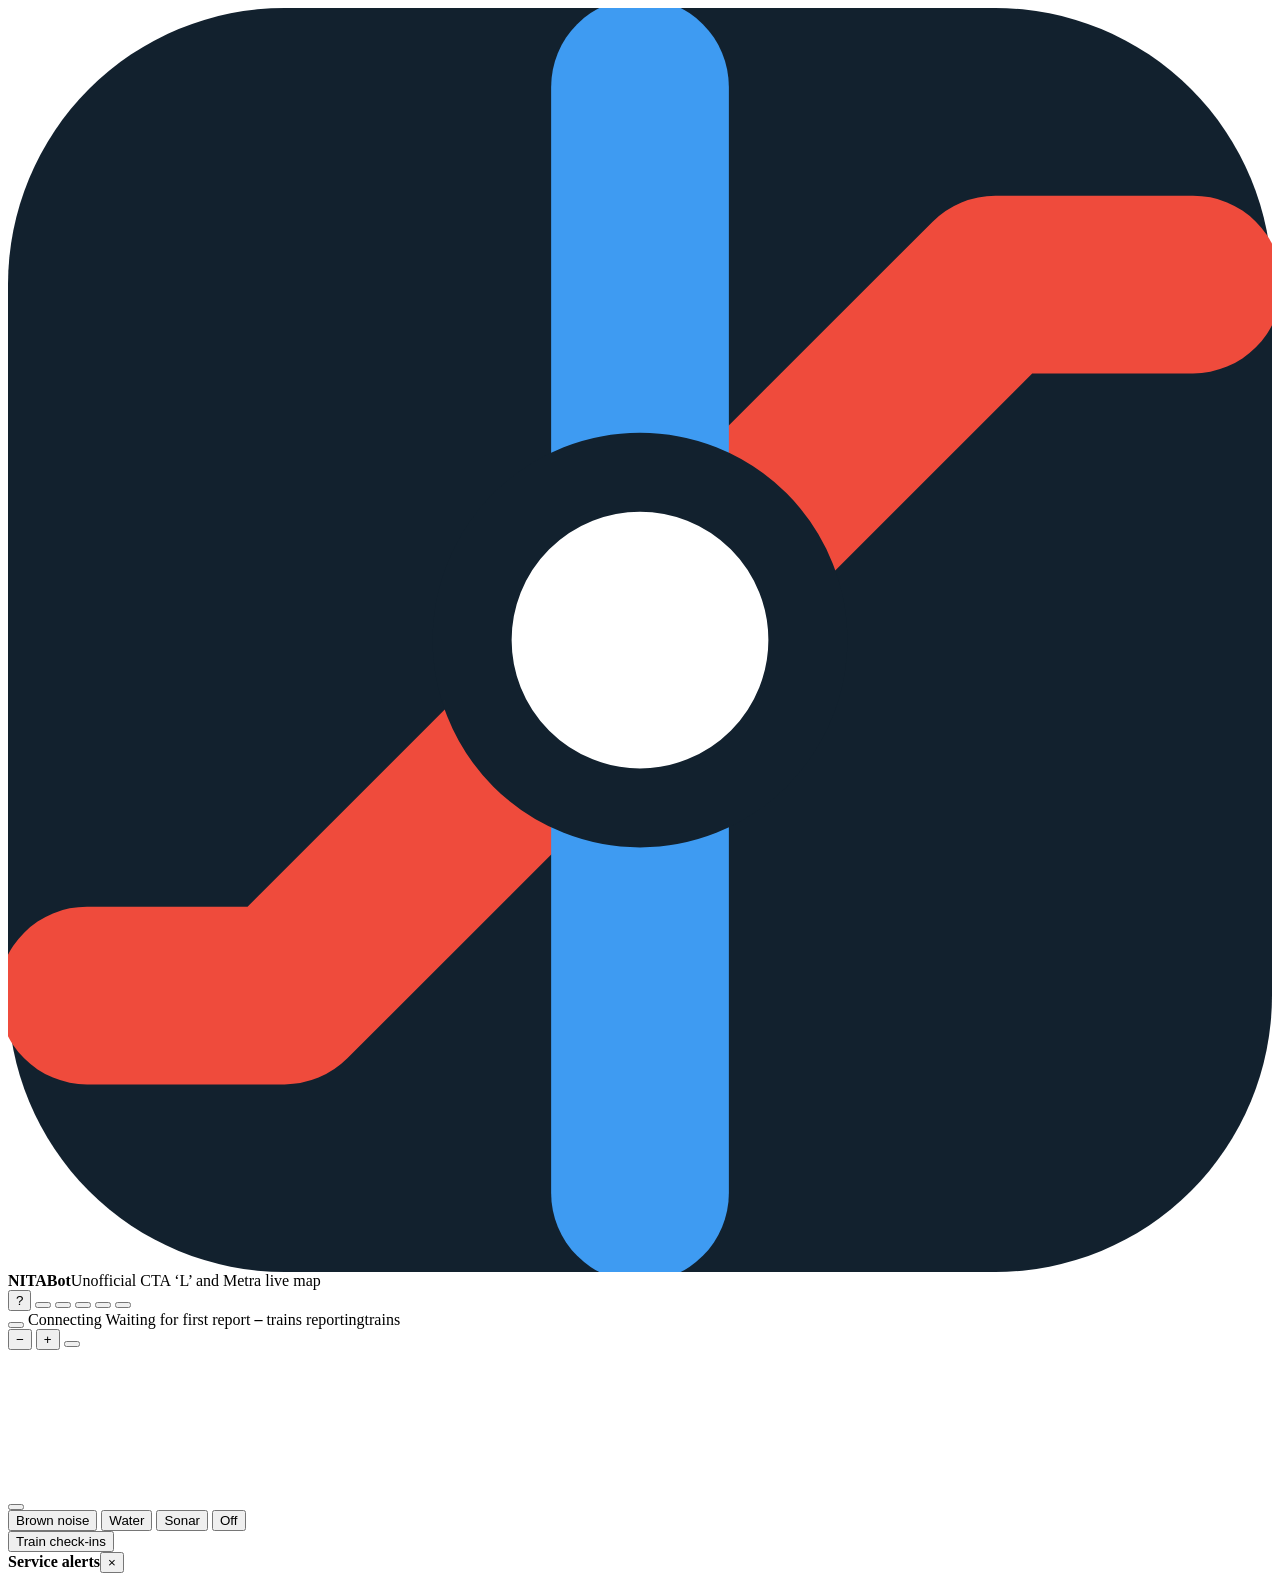
==== src/shell/body.html @ ce038ed7 "Wayfinding redesign: transfers, state lines, welcome guide, favicon, disclaimer One visual system: s" ====
</style>
</head>
<body>

<div class="top">
  <div class="mark"><svg class="logo" viewBox="0 0 64 64" aria-hidden="true"><rect width="64" height="64" rx="14" fill="#12212E"/><path d="M4 50H14L50 14H60" fill="none" stroke="#EF4B3C" stroke-width="9" stroke-linecap="round" stroke-linejoin="round"/><path d="M32 4V60" fill="none" stroke="#3E9BF2" stroke-width="9" stroke-linecap="round"/><circle cx="32" cy="32" r="8.5" fill="#fff" stroke="#12212E" stroke-width="4"/></svg><b>NITABot</b><span>Unofficial CTA &lsquo;L&rsquo; and Metra live map</span>
    <div class="tools">
      <button id="helpBtn" class="ibtn" aria-label="Help: open the welcome guide" title="Help and about (?)" aria-controls="intro">?</button>
      <button id="snd" class="ibtn snd" aria-pressed="true" aria-label="Sound" aria-haspopup="menu" aria-expanded="false" aria-controls="sndmenu" title="Sound (M mutes)"><svg viewBox="0 0 20 20" aria-hidden="true"><path class="sp" d="M3 7.6h3.1L10.4 4v12l-4.3-3.6H3z"/><path class="w1" d="M13.2 7.6c.9.6 1.4 1.4 1.4 2.4s-.5 1.8-1.4 2.4"/><path class="w2" d="M15.5 5.2c1.7 1.2 2.6 2.9 2.6 4.8s-.9 3.6-2.6 4.8"/><path class="x" d="M13.2 7.8l4.6 4.4M17.8 7.8l-4.6 4.4"/></svg></button>
      <button id="styleBtn" class="ibtn" aria-pressed="false" aria-label="Show trains as cute little trains" title="Cute trains (C)"><svg viewBox="0 0 20 20" aria-hidden="true"><path d="M3.5 12.5V8a3 3 0 0 1 3-3h7a3 3 0 0 1 3 3v4.5z"/><path d="M6 8h2.2M11.8 8H14"/><circle cx="6.5" cy="14.6" r="1.4"/><circle cx="13.5" cy="14.6" r="1.4"/></svg></button>
      <button id="satBtn" class="ibtn" aria-pressed="false" aria-label="Switch to the satellite map" title="Satellite map (S)"><svg viewBox="0 0 20 20" aria-hidden="true"><circle cx="10" cy="10" r="6.6"/><path d="M3.4 10h13.2M10 3.4c2 2 2.9 4.2 2.9 6.6s-.9 4.6-2.9 6.6M10 3.4c-2 2-2.9 4.2-2.9 6.6s.9 4.6 2.9 6.6"/></svg></button>
      <button id="theme" class="ibtn theme" aria-label="Switch to light mode" title="Switch to light mode (T)"><svg viewBox="0 0 20 20" aria-hidden="true"><g class="sun"><circle cx="10" cy="10" r="3.4"/><path d="M10 2.6v1.8M10 15.6v1.8M2.6 10h1.8M15.6 10h1.8M4.8 4.8l1.3 1.3M13.9 13.9l1.3 1.3M4.8 15.2l1.3-1.3M13.9 6.1l1.3-1.3"/></g><path class="moon" d="M15.6 12.4A6.2 6.2 0 0 1 7.6 4.4a6.2 6.2 0 1 0 8 8z"/></svg></button>
      <button id="favBtn" class="ibtn" aria-label="Show your stations" title="Your stations"><svg viewBox="0 0 20 20" aria-hidden="true"><path d="M10 2.2l2.35 4.95 5.4.68-3.97 3.72 1.03 5.36L10 14.3l-4.81 2.6 1.03-5.35L2.25 7.83l5.4-.68z"/></svg></button>
    </div></div>
  <div id="mood" aria-live="off"><span class="mt"></span></div>
  <div class="ops">
    <button class="abtn" id="abtn" aria-expanded="false" aria-controls="apanel" title="CTA and Metra service alerts"><svg viewBox="0 0 16 16" aria-hidden="true"><path class="ico" d="M8 1.8 L15 14 H1 Z M8 6.2 V9.6 M8 11.6 V11.7"/></svg><span id="acount"></span><span class="aw" id="aword"></span></button>
    <span class="state" id="state"><i></i><span id="stateText">Connecting</span></span>
    <span id="mhealth" class="mh" role="status" tabindex="0" hidden><i></i><span>Metra</span></span>
    <span id="updated">Waiting for first report</span>
    <span><b id="count">–</b> <span class="cnt-word">trains reporting</span><span class="short">trains</span></span>
    <span class="clock" id="clock"></span>
  </div>
</div>

<div class="console" id="console" role="group" aria-label="Focus a line">
  <span class="focusnote" id="focusnote"></span>
</div>
<div class="zoom">
  <button id="zout" title="Zoom out (−)" aria-label="Zoom out">−</button>
  <button id="zin" title="Zoom in (+)" aria-label="Zoom in">+</button>
  <button id="fit" class="fit" title="Back to Chicago (0)" aria-label="Back to Chicago"><svg viewBox="0 0 16 16" aria-hidden="true"><path d="M2.5 6V2.5H6M10 2.5h3.5V6M13.5 10v3.5H10M6 13.5H2.5V10"/></svg></button>
</div>

<div id="stage">
  <svg id="map" role="group" aria-label="Map of the CTA L and Metra with live train positions"></svg>
  <svg id="labels" aria-hidden="true"></svg>
</div>
<div id="horizon"></div>
<div id="satcred" hidden>Imagery: USDA, USGS The National Map</div>
<div id="card" class="pnl" role="dialog" aria-label="Train details"></div>
<div id="spop" class="pnl" role="dialog" aria-label="Station"></div>
<section id="board" aria-label="Your stations"></section>
<button id="fstrip" aria-label="Open your stations"></button>
<div id="sndmenu" class="pnl" role="menu" aria-label="Sound">
  <button role="menuitemradio" data-m="brown" aria-checked="false"><span class="ck" aria-hidden="true"></span><span>Brown noise</span></button>
  <button role="menuitemradio" data-m="water" aria-checked="false"><span class="ck" aria-hidden="true"></span><span>Water</span></button>
  <button role="menuitemradio" data-m="sonar" aria-checked="false"><span class="ck" aria-hidden="true"></span><span>Sonar</span></button>
  <button role="menuitemradio" data-m="off" aria-checked="false"><span class="ck" aria-hidden="true"></span><span>Off</span></button>
  <div class="sep" role="separator"></div>
  <button role="menuitemcheckbox" id="ciTog" aria-checked="true" title="A voice checks in on each train of the moment"><span class="ck" aria-hidden="true"></span><span>Train check-ins</span></button>
</div>
<div id="apanel" class="pnl" role="dialog" aria-label="Service alerts"><div class="ahd"><b>Service alerts</b><span id="ascope"></span><button id="aclose" aria-label="Close alerts">×</button></div><div id="afilt"></div><div class="alist" id="alist"></div></div>
<div id="notice" class="pnl" role="status"></div>
<div id="mbanner" role="alert" hidden></div>
<div id="tip"></div>
<div id="introVeil"></div>
<div id="intro" role="dialog" aria-modal="true" aria-labelledby="introTitle" aria-describedby="introLede" hidden>
  <button class="x" aria-label="Close the welcome guide">×</button>
  <div class="kick"><i></i>Live map</div>
  <h2 id="introTitle">Every CTA &lsquo;L&rsquo; and Metra train, on one map</h2>
  <p class="lede" id="introLede">Each arrow is a real train, drawn where it last reported. Leave it running like a fish tank, or dig in.</p>
  <ol class="steps">
    <li><span class="n">1</span><span><b>Drag to move, scroll or pinch to zoom.</b> Zoom out for the suburbs and every Metra line.</span></li>
    <li><span class="n">2</span><span><b>Tap a train</b> to see where it&rsquo;s headed, then <b>Follow</b> to ride along.</span></li>
    <li><span class="n">3</span><span><b>Tap a station</b> for its next trains. <b>☆</b> pins it to your board.</span></li>
    <li><span class="n">4</span><span><b>Alerts</b> (top right) has CTA and Metra service notices. The <b>line bar</b> (bottom) shows one line at a time.</span></li>
  </ol>
  <div class="key" aria-label="Map key">
    <span><svg viewBox="0 0 22 14" aria-hidden="true"><path d="M1 7h20" stroke="#C60C30" stroke-width="4"/><circle cx="11" cy="7" r="3.4" fill="var(--stnfill)" stroke="#C60C30" stroke-width="1.6"/></svg>Station</span>
    <span><svg viewBox="0 0 22 14" aria-hidden="true"><path d="M1 4h20" stroke="#C60C30" stroke-width="3.4"/><path d="M1 10h20" stroke="#00A1DE" stroke-width="3.4"/><rect x="7" y="1.2" width="8" height="11.6" rx="4" fill="var(--stnfill)" stroke="var(--ink)" stroke-width="1.8"/></svg>Transfer</span>
    <span><svg viewBox="0 0 22 14" aria-hidden="true"><path d="M1 7h20" stroke="var(--metra-sample)" stroke-width="4.4"/><path d="M1 7h20" stroke="var(--city)" stroke-width="1.4"/></svg>Metra line</span>
    <span><svg viewBox="0 0 22 14" aria-hidden="true"><path d="M17 7L5 12.5 7.5 7 5 1.5Z" fill="#C60C30" stroke="var(--bg)" stroke-width="1.3"/></svg>Live train</span>
    <span><svg viewBox="0 0 22 14" aria-hidden="true"><path d="M17 7L5 12.5 7.5 7 5 1.5Z" fill="#6B7E8F" stroke="var(--bg)" stroke-width="1.3" opacity=".7"/></svg>Out of date</span>
  </div>
  <p class="extras">By the title: sound, cute trains, satellite, light or dark. Leave it alone for a couple of minutes and it rides along with a train.</p>
  <p class="about">NITABot is an unofficial personal project made for fun and is not affiliated with NITA. It isn&rsquo;t affiliated with the CTA or Metra either: train positions and times come from CTA&rsquo;s public Train Tracker data and Metra&rsquo;s public GTFS feeds.</p>
  <div class="foot">
    <button class="go">Start exploring</button>
    <span class="hint">Open this again any time with <b>?</b> by the title.</span>
  </div>
</div>
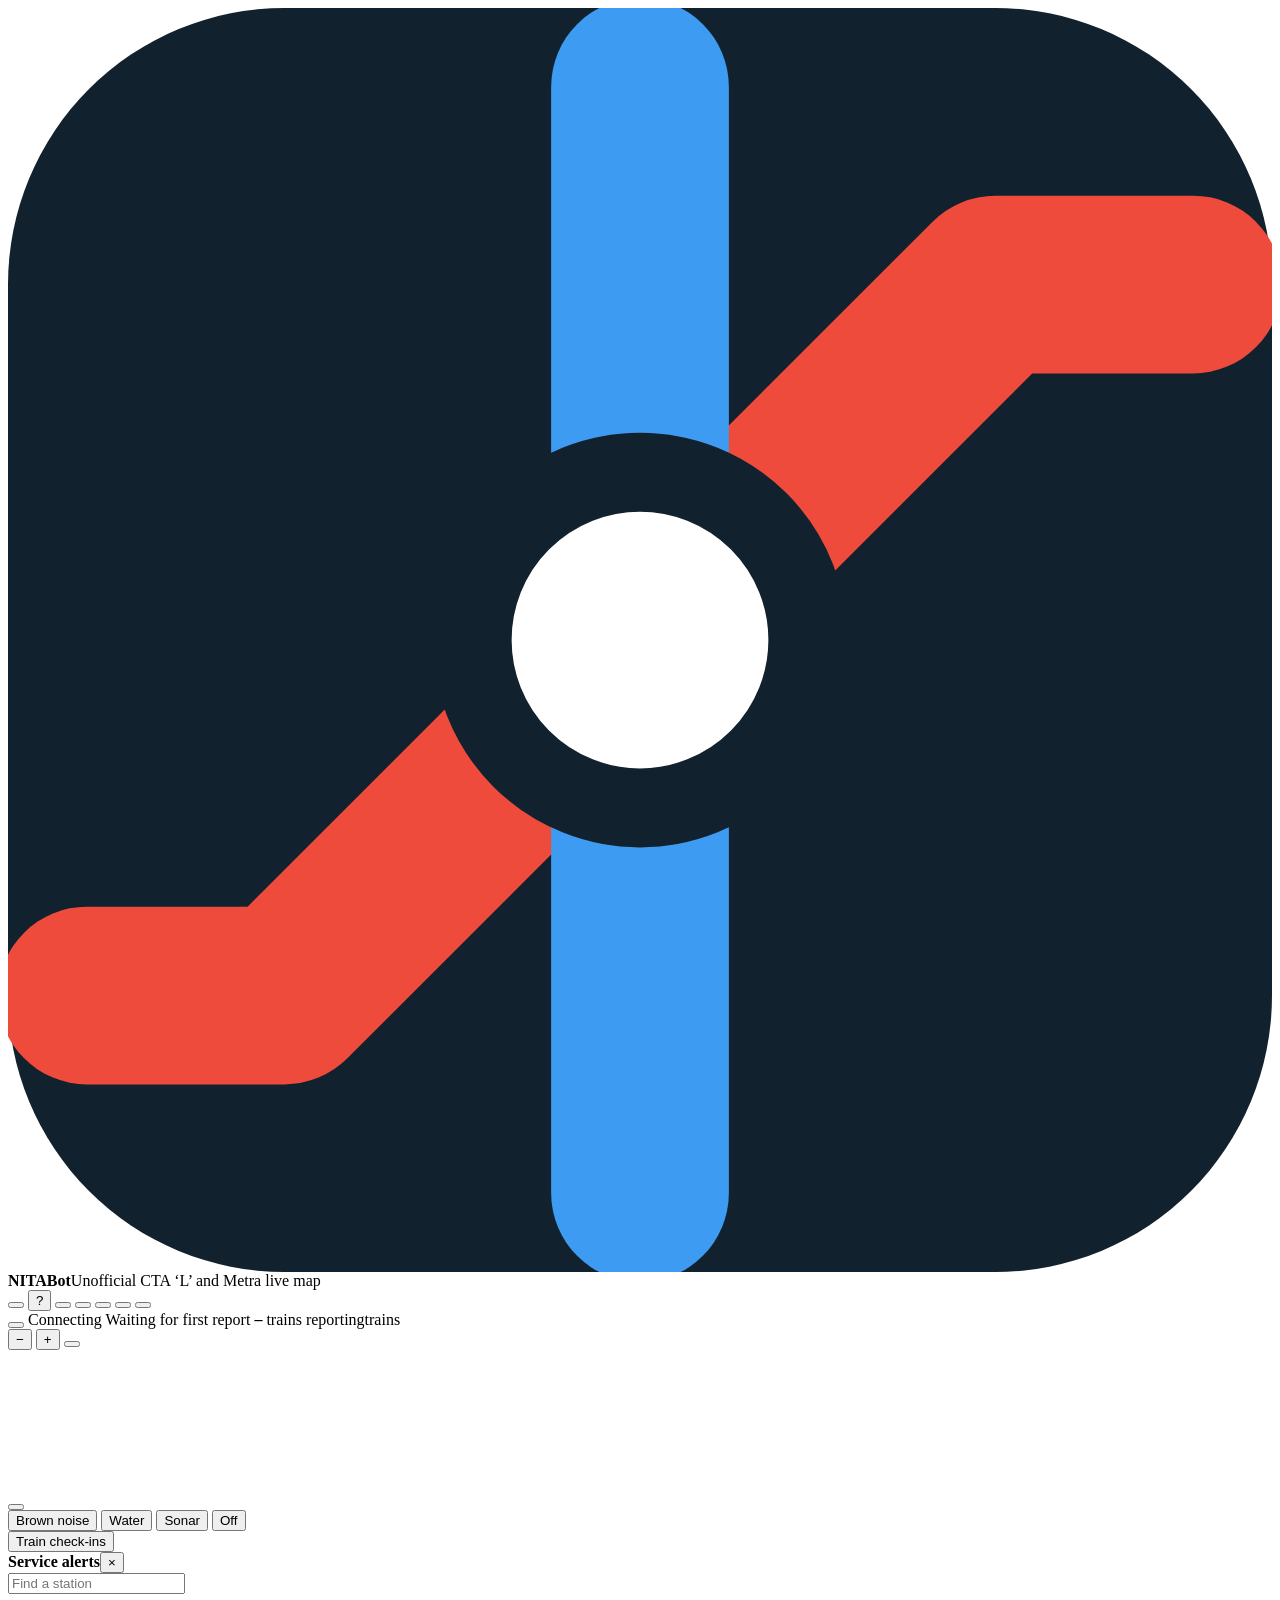
==== commit 53acba5d: "Critique fixes: data-as-of stamp, ambient mode, search, keyboard, contrast - Always-visible "Data as" ====
--- a/src/shell/body.html
+++ b/src/shell/body.html
@@ -5,6 +5,7 @@
 <div class="top">
   <div class="mark"><svg class="logo" viewBox="0 0 64 64" aria-hidden="true"><rect width="64" height="64" rx="14" fill="#12212E"/><path d="M4 50H14L50 14H60" fill="none" stroke="#EF4B3C" stroke-width="9" stroke-linecap="round" stroke-linejoin="round"/><path d="M32 4V60" fill="none" stroke="#3E9BF2" stroke-width="9" stroke-linecap="round"/><circle cx="32" cy="32" r="8.5" fill="#fff" stroke="#12212E" stroke-width="4"/></svg><b>NITABot</b><span>Unofficial CTA &lsquo;L&rsquo; and Metra live map</span>
     <div class="tools">
+      <button id="searchBtn" class="ibtn" aria-label="Find a station" title="Find a station (/)" aria-haspopup="dialog" aria-expanded="false" aria-controls="search"><svg viewBox="0 0 20 20" aria-hidden="true"><circle cx="8.6" cy="8.6" r="5.2"/><path d="M12.5 12.5l4.6 4.6"/></svg></button>
       <button id="helpBtn" class="ibtn" aria-label="Help: open the welcome guide" title="Help and about (?)" aria-controls="intro">?</button>
       <button id="snd" class="ibtn snd" aria-pressed="true" aria-label="Sound" aria-haspopup="menu" aria-expanded="false" aria-controls="sndmenu" title="Sound (M mutes)"><svg viewBox="0 0 20 20" aria-hidden="true"><path class="sp" d="M3 7.6h3.1L10.4 4v12l-4.3-3.6H3z"/><path class="w1" d="M13.2 7.6c.9.6 1.4 1.4 1.4 2.4s-.5 1.8-1.4 2.4"/><path class="w2" d="M15.5 5.2c1.7 1.2 2.6 2.9 2.6 4.8s-.9 3.6-2.6 4.8"/><path class="x" d="M13.2 7.8l4.6 4.4M17.8 7.8l-4.6 4.4"/></svg></button>
       <button id="styleBtn" class="ibtn" aria-pressed="false" aria-label="Show trains as cute little trains" title="Cute trains (C)"><svg viewBox="0 0 20 20" aria-hidden="true"><path d="M3.5 12.5V8a3 3 0 0 1 3-3h7a3 3 0 0 1 3 3v4.5z"/><path d="M6 8h2.2M11.8 8H14"/><circle cx="6.5" cy="14.6" r="1.4"/><circle cx="13.5" cy="14.6" r="1.4"/></svg></button>
@@ -19,7 +20,7 @@
     <span id="mhealth" class="mh" role="status" tabindex="0" hidden><i></i><span>Metra</span></span>
     <span id="updated">Waiting for first report</span>
     <span><b id="count">–</b> <span class="cnt-word">trains reporting</span><span class="short">trains</span></span>
-    <span class="clock" id="clock"></span>
+    <span class="asof" id="asof" role="status" aria-live="off" title="When NITABot last received fresh data from each feed (Chicago time)"></span>
   </div>
 </div>
 
@@ -33,13 +34,13 @@
 </div>
 
 <div id="stage">
-  <svg id="map" role="group" aria-label="Map of the CTA L and Metra with live train positions"></svg>
+  <svg id="map" role="group" aria-label="Map of the CTA L and Metra with live train positions. Arrow keys move between stations and trains; Tab leaves the map."></svg>
   <svg id="labels" aria-hidden="true"></svg>
 </div>
 <div id="horizon"></div>
 <div id="satcred" hidden>Imagery: USDA, USGS The National Map</div>
-<div id="card" class="pnl" role="dialog" aria-label="Train details"></div>
-<div id="spop" class="pnl" role="dialog" aria-label="Station"></div>
+<div id="card" class="pnl" role="dialog" aria-label="Train details" tabindex="-1"></div>
+<div id="spop" class="pnl" role="dialog" aria-label="Station" tabindex="-1"></div>
 <section id="board" aria-label="Your stations"></section>
 <button id="fstrip" aria-label="Open your stations"></button>
 <div id="sndmenu" class="pnl" role="menu" aria-label="Sound">
@@ -53,6 +54,11 @@
 <div id="apanel" class="pnl" role="dialog" aria-label="Service alerts"><div class="ahd"><b>Service alerts</b><span id="ascope"></span><button id="aclose" aria-label="Close alerts">×</button></div><div id="afilt"></div><div class="alist" id="alist"></div></div>
 <div id="notice" class="pnl" role="status"></div>
 <div id="mbanner" role="alert" hidden></div>
+<div id="ridecap" class="pnl" role="status" aria-live="polite"></div>
+<div id="search" class="pnl" role="dialog" aria-label="Find a station">
+  <input id="sq" type="search" placeholder="Find a station" autocomplete="off" spellcheck="false" role="combobox" aria-expanded="true" aria-controls="sres" aria-autocomplete="list" aria-label="Station name">
+  <ul id="sres" role="listbox" aria-label="Stations"></ul>
+</div>
 <div id="tip"></div>
 <div id="introVeil"></div>
 <div id="intro" role="dialog" aria-modal="true" aria-labelledby="introTitle" aria-describedby="introLede" hidden>
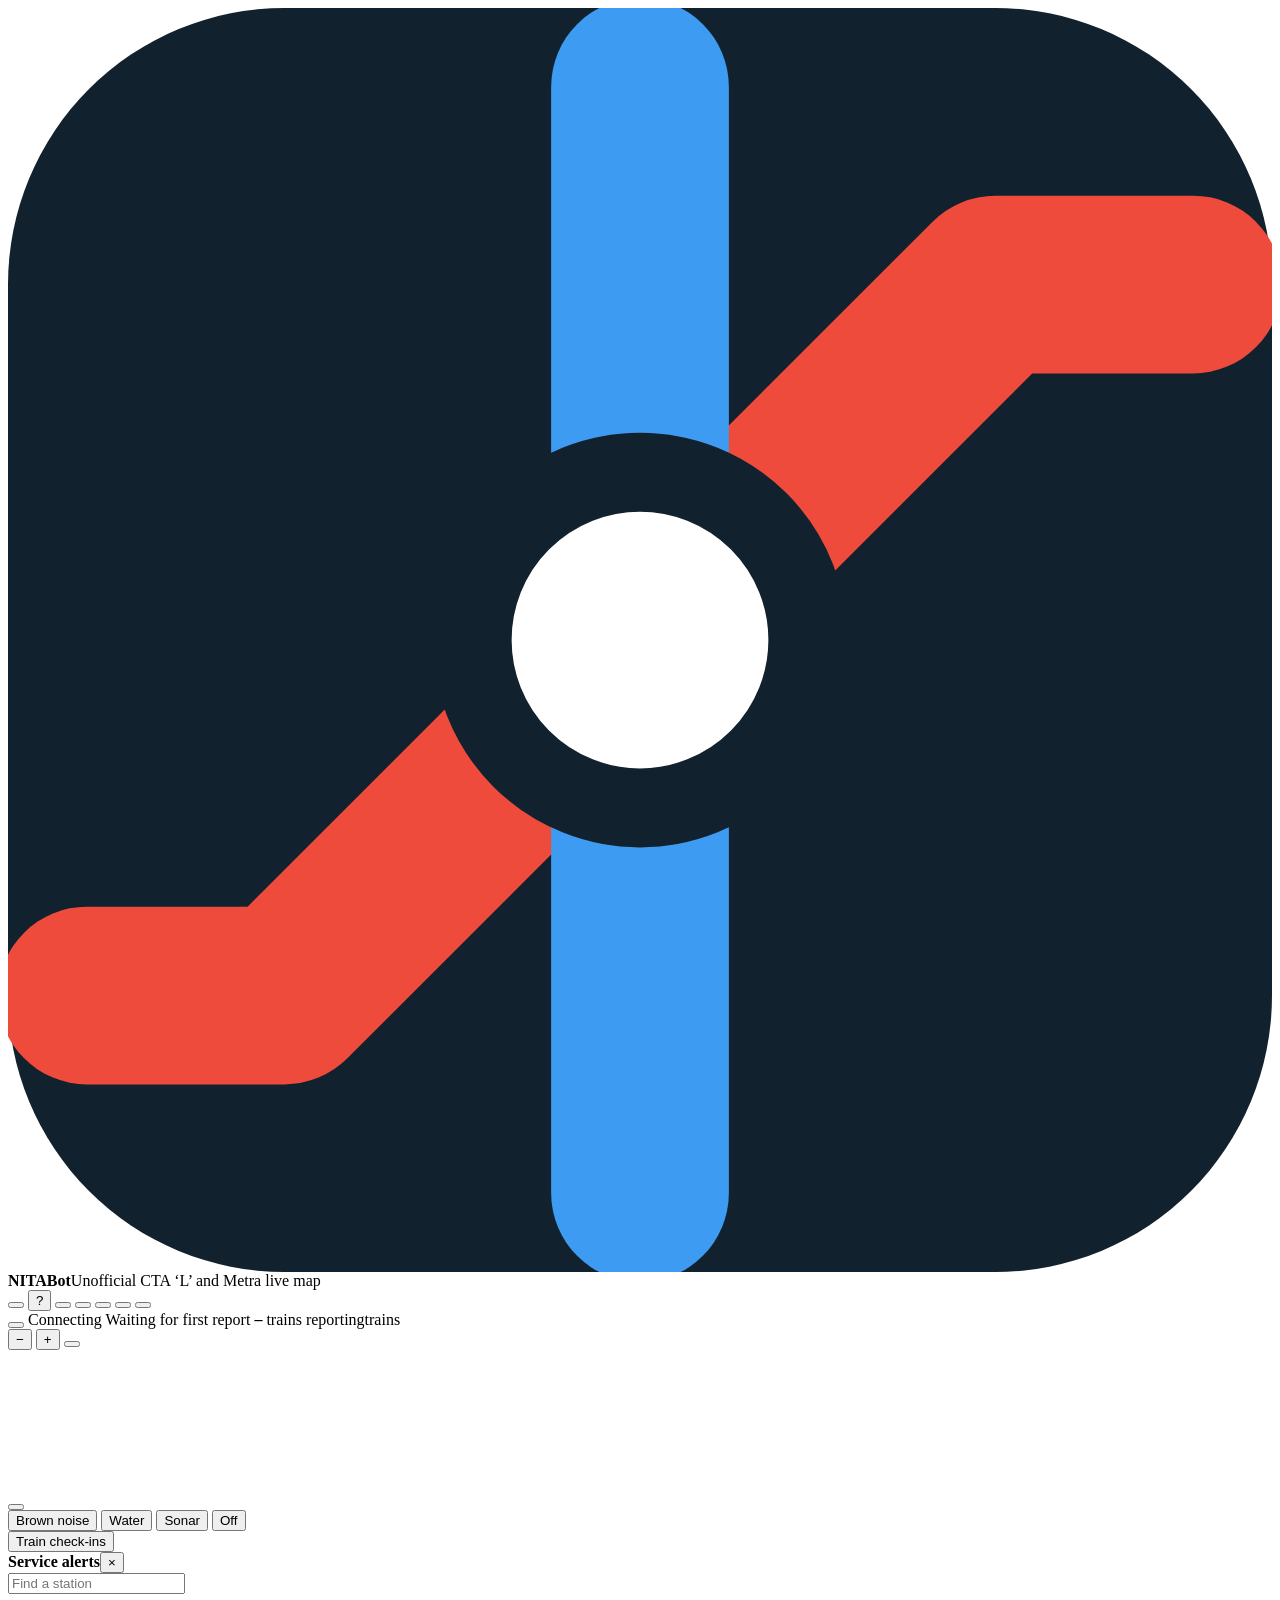
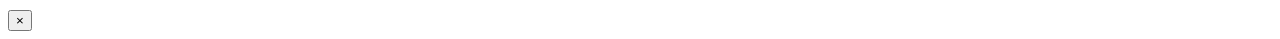
==== commit c9aca9ac: "First visit: a short welcome card, one live train pointed out, one-time tips - First visit shows a s" ====
--- a/src/shell/body.html
+++ b/src/shell/body.html
@@ -53,6 +53,7 @@
 </div>
 <div id="apanel" class="pnl" role="dialog" aria-label="Service alerts"><div class="ahd"><b>Service alerts</b><span id="ascope"></span><button id="aclose" aria-label="Close alerts">×</button></div><div id="afilt"></div><div class="alist" id="alist"></div></div>
 <div id="notice" class="pnl" role="status"></div>
+<div id="sndnote" class="pnl" role="status" aria-live="polite"></div>
 <div id="mbanner" role="alert" hidden></div>
 <div id="ridecap" class="pnl" role="status" aria-live="polite"></div>
 <div id="search" class="pnl" role="dialog" aria-label="Find a station">
@@ -62,29 +63,41 @@
 <div id="tip"></div>
 <div id="introVeil"></div>
 <div id="intro" role="dialog" aria-modal="true" aria-labelledby="introTitle" aria-describedby="introLede" hidden>
-  <button class="x" aria-label="Close the welcome guide">×</button>
-  <div class="kick"><i></i>Live map</div>
+  <button class="x" aria-label="Close the guide">×</button>
   <h2 id="introTitle">Every CTA &lsquo;L&rsquo; and Metra train, on one map</h2>
   <p class="lede" id="introLede">Each arrow is a real train, drawn where it last reported. Leave it running like a fish tank, or dig in.</p>
   <ol class="steps">
-    <li><span class="n">1</span><span><b>Drag to move, scroll or pinch to zoom.</b> Zoom out for the suburbs and every Metra line.</span></li>
-    <li><span class="n">2</span><span><b>Tap a train</b> to see where it&rsquo;s headed, then <b>Follow</b> to ride along.</span></li>
-    <li><span class="n">3</span><span><b>Tap a station</b> for its next trains. <b>☆</b> pins it to your board.</span></li>
-    <li><span class="n">4</span><span><b>Alerts</b> (top right) has CTA and Metra service notices. The <b>line bar</b> (bottom) shows one line at a time.</span></li>
+    <li><span class="n">1</span><span><b>Drag, scroll or pinch</b> to move and zoom. Zoom out for all of Metra.</span></li>
+    <li><span class="n">2</span><span><b>Tap a train</b> for where it&rsquo;s headed. <b>Follow</b> rides along.</span></li>
+    <li><span class="n">3</span><span><b>Tap a station</b> for its next trains. <b>☆ Save station</b> keeps it.</span></li>
+    <li><span class="n">4</span><span><b>Alerts</b> (top right) has service notices. The <b>line bar</b> (bottom) shows one line at a time.</span></li>
   </ol>
   <div class="key" aria-label="Map key">
     <span><svg viewBox="0 0 22 14" aria-hidden="true"><path d="M1 7h20" stroke="#C60C30" stroke-width="4"/><circle cx="11" cy="7" r="3.4" fill="var(--stnfill)" stroke="#C60C30" stroke-width="1.6"/></svg>Station</span>
     <span><svg viewBox="0 0 22 14" aria-hidden="true"><path d="M1 4h20" stroke="#C60C30" stroke-width="3.4"/><path d="M1 10h20" stroke="#00A1DE" stroke-width="3.4"/><rect x="7" y="1.2" width="8" height="11.6" rx="4" fill="var(--stnfill)" stroke="var(--ink)" stroke-width="1.8"/></svg>Transfer</span>
     <span><svg viewBox="0 0 22 14" aria-hidden="true"><path d="M1 7h20" stroke="var(--metra-sample)" stroke-width="4.4"/><path d="M1 7h20" stroke="var(--city)" stroke-width="1.4"/></svg>Metra line</span>
-    <span><svg viewBox="0 0 22 14" aria-hidden="true"><path d="M17 7L5 12.5 7.5 7 5 1.5Z" fill="#C60C30" stroke="var(--bg)" stroke-width="1.3"/></svg>Live train</span>
-    <span><svg viewBox="0 0 22 14" aria-hidden="true"><path d="M17 7L5 12.5 7.5 7 5 1.5Z" fill="#6B7E8F" stroke="var(--bg)" stroke-width="1.3" opacity=".7"/></svg>Out of date</span>
+    <span><svg viewBox="0 0 22 14" aria-hidden="true"><path d="M17 7L5 12.5 7.5 7 5 1.5Z" fill="#C60C30" stroke="var(--ink)" stroke-width="1.1" stroke-linejoin="round"/></svg>Live train</span>
+    <span><svg viewBox="0 0 22 14" aria-hidden="true"><path d="M17 7L5 12.5 7.5 7 5 1.5Z" fill="#C60C30" stroke="var(--ink)" stroke-width="1.1" stroke-linejoin="round" stroke-dasharray="2.2 1.6"/></svg>Odd report, being checked</span>
+    <span><svg viewBox="0 0 22 14" aria-hidden="true"><path d="M17 7L5 12.5 7.5 7 5 1.5Z" fill="none" stroke="var(--stalec)" stroke-width="1.5" stroke-linejoin="round"/></svg>Out of date</span>
   </div>
-  <p class="extras">By the title: sound, cute trains, satellite, light or dark. Leave it alone for a couple of minutes and it rides along with a train.</p>
+  <p class="extras">Leave it alone and the buttons fade away, then it rides along with a train. Sound (brown noise and spoken check-ins) starts with your first click or tap; the speaker button changes or mutes it.</p>
+  <div class="keys" aria-label="Keyboard shortcuts">
+    <span><kbd>/</kbd>Find a station</span><span><kbd>?</kbd>This guide</span><span><kbd>T</kbd>Light or dark</span><span><kbd>S</kbd>Satellite</span>
+    <span><kbd>C</kbd>Cute trains</span><span><kbd>M</kbd>Sound on or off</span><span><kbd>+</kbd><kbd>&minus;</kbd>Zoom</span><span><kbd>0</kbd>Whole map</span>
+    <span><kbd>&larr;</kbd><kbd>&rarr;</kbd>Stations and trains on the map</span><span><kbd>Esc</kbd>Close</span>
+  </div>
   <p class="about">NITABot is an unofficial personal project made for fun and is not affiliated with NITA. It isn&rsquo;t affiliated with the CTA or Metra either: train positions and times come from CTA&rsquo;s public Train Tracker data and Metra&rsquo;s public GTFS feeds.</p>
   <div class="foot">
-    <button class="go">Start exploring</button>
+    <button class="go">Got it</button>
     <span class="hint">Open this again any time with <b>?</b> by the title.</span>
   </div>
 </div>
+<div id="welcome" role="dialog" aria-modal="false" aria-labelledby="welTitle" aria-describedby="welLede" hidden>
+  <h2 id="welTitle">Every CTA &lsquo;L&rsquo; and Metra train, live</h2>
+  <p id="welLede">Each arrow is a real train, drawn where it last reported.</p>
+  <div class="wbtns"><button class="go">Start watching</button><button class="tour">Show me around</button></div>
+  <p class="about">NITABot is an unofficial personal project made for fun and is not affiliated with NITA.</p>
+</div>
+<div id="hint" class="pnl" role="status" aria-live="polite"><span class="ht"></span><button class="hx" aria-label="Got it">×</button></div>
 
 
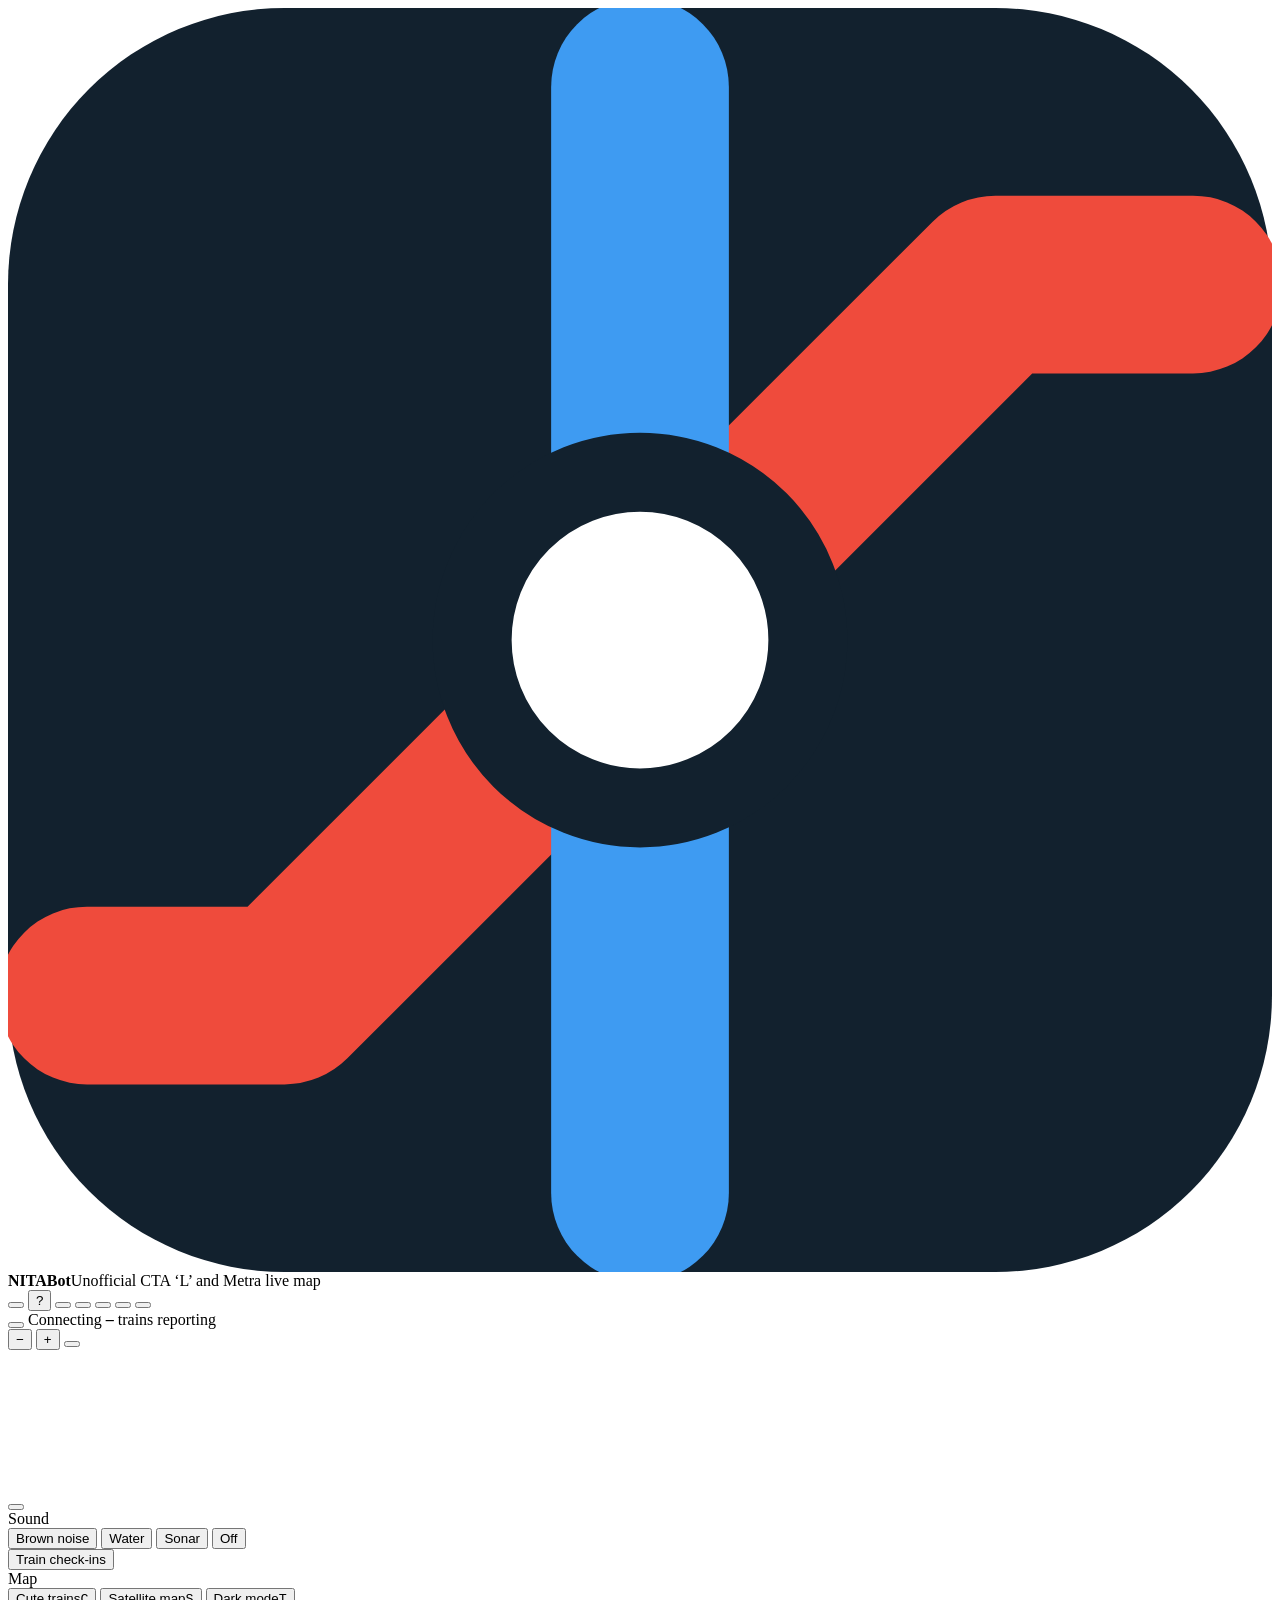
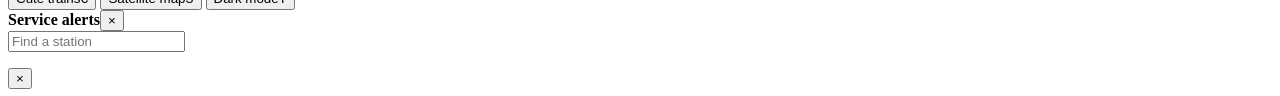
==== commit d5d759c3: "Light distill: View menu, quieter header, ambient-only mood caption, notes said once - Header: searc" ====
--- a/src/shell/body.html
+++ b/src/shell/body.html
@@ -7,7 +7,7 @@
     <div class="tools">
       <button id="searchBtn" class="ibtn" aria-label="Find a station" title="Find a station (/)" aria-haspopup="dialog" aria-expanded="false" aria-controls="search"><svg viewBox="0 0 20 20" aria-hidden="true"><circle cx="8.6" cy="8.6" r="5.2"/><path d="M12.5 12.5l4.6 4.6"/></svg></button>
       <button id="helpBtn" class="ibtn" aria-label="Help: open the welcome guide" title="Help and about (?)" aria-controls="intro">?</button>
-      <button id="snd" class="ibtn snd" aria-pressed="true" aria-label="Sound" aria-haspopup="menu" aria-expanded="false" aria-controls="sndmenu" title="Sound (M mutes)"><svg viewBox="0 0 20 20" aria-hidden="true"><path class="sp" d="M3 7.6h3.1L10.4 4v12l-4.3-3.6H3z"/><path class="w1" d="M13.2 7.6c.9.6 1.4 1.4 1.4 2.4s-.5 1.8-1.4 2.4"/><path class="w2" d="M15.5 5.2c1.7 1.2 2.6 2.9 2.6 4.8s-.9 3.6-2.6 4.8"/><path class="x" d="M13.2 7.8l4.6 4.4M17.8 7.8l-4.6 4.4"/></svg></button>
+      <button id="snd" class="ibtn snd" aria-label="View: sound, cute trains, satellite, light or dark" aria-haspopup="menu" aria-expanded="false" aria-controls="sndmenu" title="View: sound, trains, map, theme"><svg viewBox="0 0 20 20" aria-hidden="true"><path d="M3.5 6h13M3.5 14h13"/><circle class="k" cx="7.5" cy="6" r="2.1"/><circle class="k" cx="12.5" cy="14" r="2.1"/></svg></button>
       <button id="styleBtn" class="ibtn" aria-pressed="false" aria-label="Show trains as cute little trains" title="Cute trains (C)"><svg viewBox="0 0 20 20" aria-hidden="true"><path d="M3.5 12.5V8a3 3 0 0 1 3-3h7a3 3 0 0 1 3 3v4.5z"/><path d="M6 8h2.2M11.8 8H14"/><circle cx="6.5" cy="14.6" r="1.4"/><circle cx="13.5" cy="14.6" r="1.4"/></svg></button>
       <button id="satBtn" class="ibtn" aria-pressed="false" aria-label="Switch to the satellite map" title="Satellite map (S)"><svg viewBox="0 0 20 20" aria-hidden="true"><circle cx="10" cy="10" r="6.6"/><path d="M3.4 10h13.2M10 3.4c2 2 2.9 4.2 2.9 6.6s-.9 4.6-2.9 6.6M10 3.4c-2 2-2.9 4.2-2.9 6.6s.9 4.6 2.9 6.6"/></svg></button>
       <button id="theme" class="ibtn theme" aria-label="Switch to light mode" title="Switch to light mode (T)"><svg viewBox="0 0 20 20" aria-hidden="true"><g class="sun"><circle cx="10" cy="10" r="3.4"/><path d="M10 2.6v1.8M10 15.6v1.8M2.6 10h1.8M15.6 10h1.8M4.8 4.8l1.3 1.3M13.9 13.9l1.3 1.3M4.8 15.2l1.3-1.3M13.9 6.1l1.3-1.3"/></g><path class="moon" d="M15.6 12.4A6.2 6.2 0 0 1 7.6 4.4a6.2 6.2 0 1 0 8 8z"/></svg></button>
@@ -18,8 +18,7 @@
     <button class="abtn" id="abtn" aria-expanded="false" aria-controls="apanel" title="CTA and Metra service alerts"><svg viewBox="0 0 16 16" aria-hidden="true"><path class="ico" d="M8 1.8 L15 14 H1 Z M8 6.2 V9.6 M8 11.6 V11.7"/></svg><span id="acount"></span><span class="aw" id="aword"></span></button>
     <span class="state" id="state"><i></i><span id="stateText">Connecting</span></span>
     <span id="mhealth" class="mh" role="status" tabindex="0" hidden><i></i><span>Metra</span></span>
-    <span id="updated">Waiting for first report</span>
-    <span><b id="count">–</b> <span class="cnt-word">trains reporting</span><span class="short">trains</span></span>
+    <span class="vh"><b id="count">–</b> trains reporting</span>
     <span class="asof" id="asof" role="status" aria-live="off" title="When NITABot last received fresh data from each feed (Chicago time)"></span>
   </div>
 </div>
@@ -43,13 +42,19 @@
 <div id="spop" class="pnl" role="dialog" aria-label="Station" tabindex="-1"></div>
 <section id="board" aria-label="Your stations"></section>
 <button id="fstrip" aria-label="Open your stations"></button>
-<div id="sndmenu" class="pnl" role="menu" aria-label="Sound">
+<div id="sndmenu" class="pnl" role="menu" aria-label="View">
+  <div class="mh2" aria-hidden="true">Sound</div>
   <button role="menuitemradio" data-m="brown" aria-checked="false"><span class="ck" aria-hidden="true"></span><span>Brown noise</span></button>
   <button role="menuitemradio" data-m="water" aria-checked="false"><span class="ck" aria-hidden="true"></span><span>Water</span></button>
   <button role="menuitemradio" data-m="sonar" aria-checked="false"><span class="ck" aria-hidden="true"></span><span>Sonar</span></button>
   <button role="menuitemradio" data-m="off" aria-checked="false"><span class="ck" aria-hidden="true"></span><span>Off</span></button>
   <div class="sep" role="separator"></div>
   <button role="menuitemcheckbox" id="ciTog" aria-checked="true" title="A voice checks in on each train of the moment"><span class="ck" aria-hidden="true"></span><span>Train check-ins</span></button>
+  <div class="sep" role="separator"></div>
+  <div class="mh2" aria-hidden="true">Map</div>
+  <button role="menuitemcheckbox" data-v="cute" aria-checked="false"><span class="ck" aria-hidden="true"></span><span>Cute trains</span><kbd>C</kbd></button>
+  <button role="menuitemcheckbox" data-v="sat" aria-checked="false"><span class="ck" aria-hidden="true"></span><span>Satellite map</span><kbd>S</kbd></button>
+  <button role="menuitemcheckbox" data-v="dark" aria-checked="false"><span class="ck" aria-hidden="true"></span><span>Dark mode</span><kbd>T</kbd></button>
 </div>
 <div id="apanel" class="pnl" role="dialog" aria-label="Service alerts"><div class="ahd"><b>Service alerts</b><span id="ascope"></span><button id="aclose" aria-label="Close alerts">×</button></div><div id="afilt"></div><div class="alist" id="alist"></div></div>
 <div id="notice" class="pnl" role="status"></div>
@@ -80,7 +85,7 @@
     <span><svg viewBox="0 0 22 14" aria-hidden="true"><path d="M17 7L5 12.5 7.5 7 5 1.5Z" fill="#C60C30" stroke="var(--ink)" stroke-width="1.1" stroke-linejoin="round" stroke-dasharray="2.2 1.6"/></svg>Odd report, being checked</span>
     <span><svg viewBox="0 0 22 14" aria-hidden="true"><path d="M17 7L5 12.5 7.5 7 5 1.5Z" fill="none" stroke="var(--stalec)" stroke-width="1.5" stroke-linejoin="round"/></svg>Out of date</span>
   </div>
-  <p class="extras">Leave it alone and the buttons fade away, then it rides along with a train. Sound (brown noise and spoken check-ins) starts with your first click or tap; the speaker button changes or mutes it.</p>
+  <p class="extras">Leave it alone and the buttons fade away, then it rides along with a train. Sound (brown noise and spoken check-ins) starts with your first click or tap; the View menu by the title changes or mutes it, and holds cute trains, the satellite map and dark mode.</p>
   <div class="keys" aria-label="Keyboard shortcuts">
     <span><kbd>/</kbd>Find a station</span><span><kbd>?</kbd>This guide</span><span><kbd>T</kbd>Light or dark</span><span><kbd>S</kbd>Satellite</span>
     <span><kbd>C</kbd>Cute trains</span><span><kbd>M</kbd>Sound on or off</span><span><kbd>+</kbd><kbd>&minus;</kbd>Zoom</span><span><kbd>0</kbd>Whole map</span>
